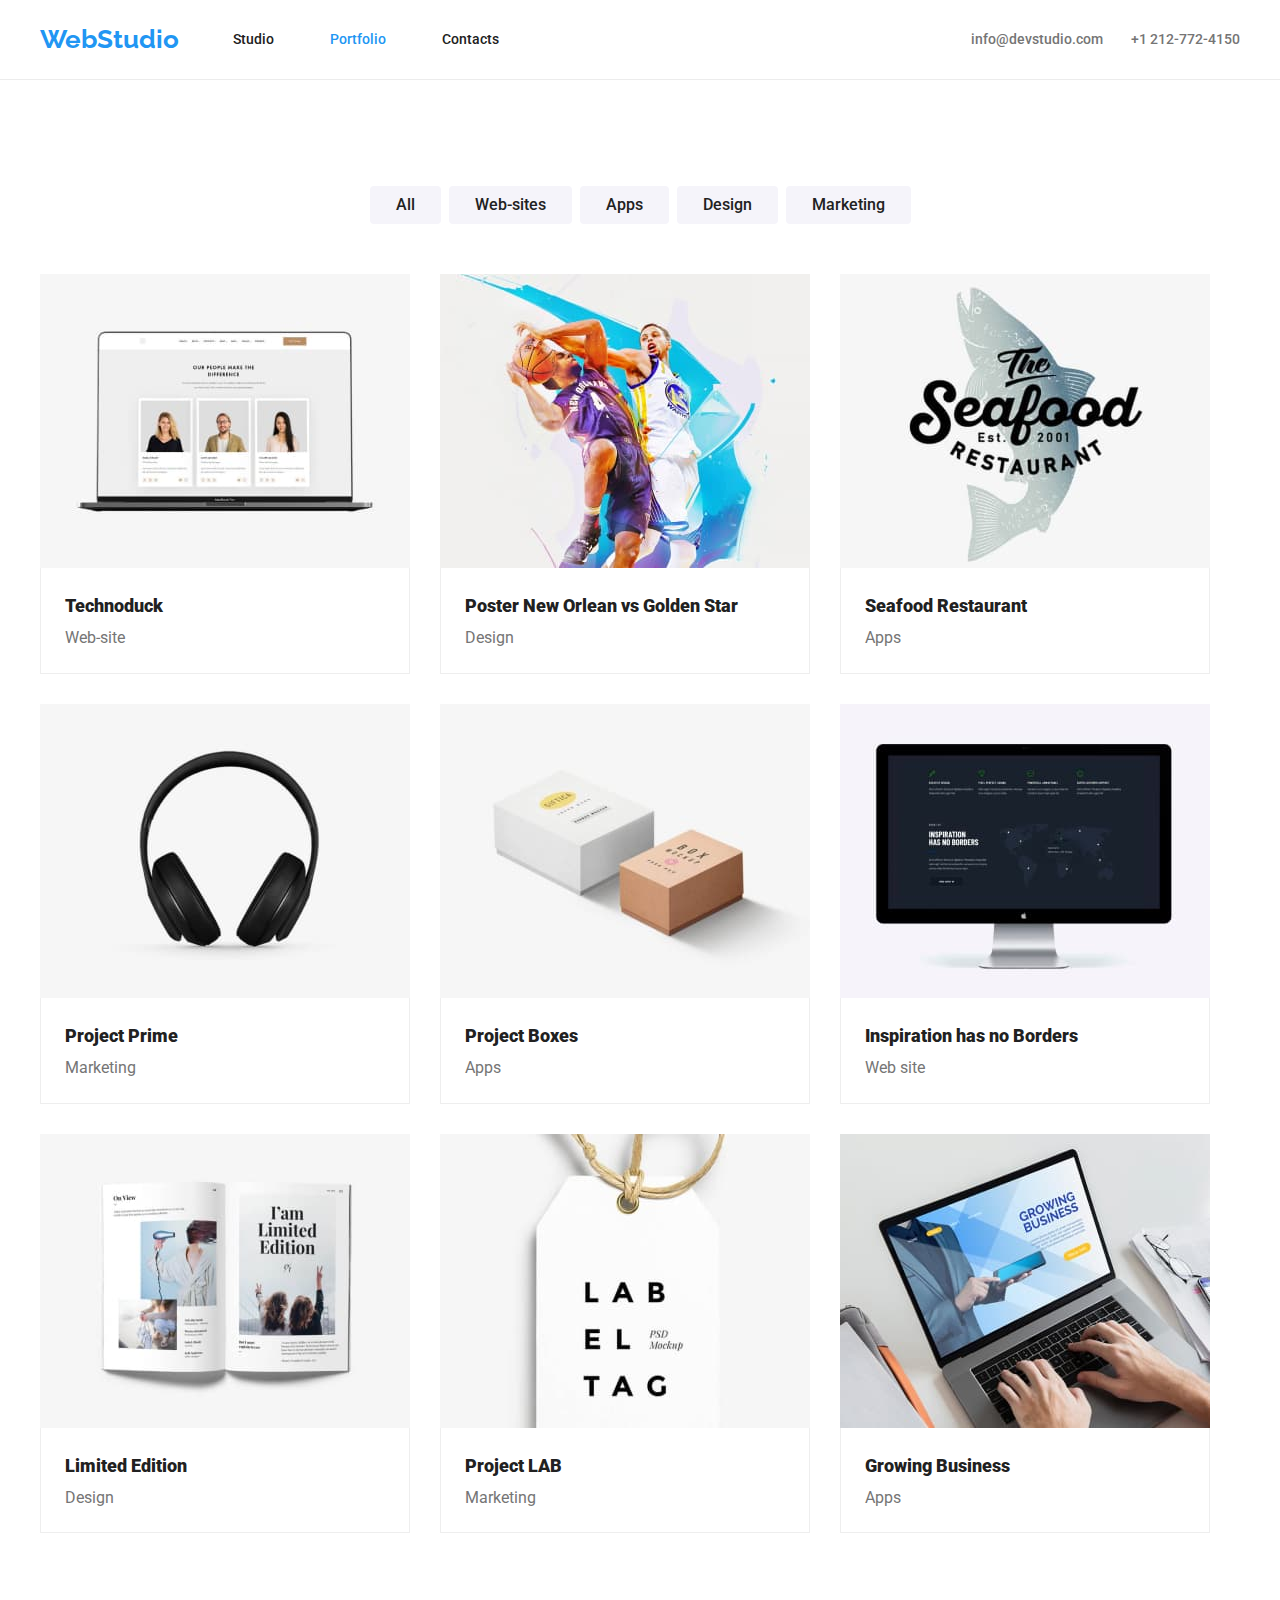
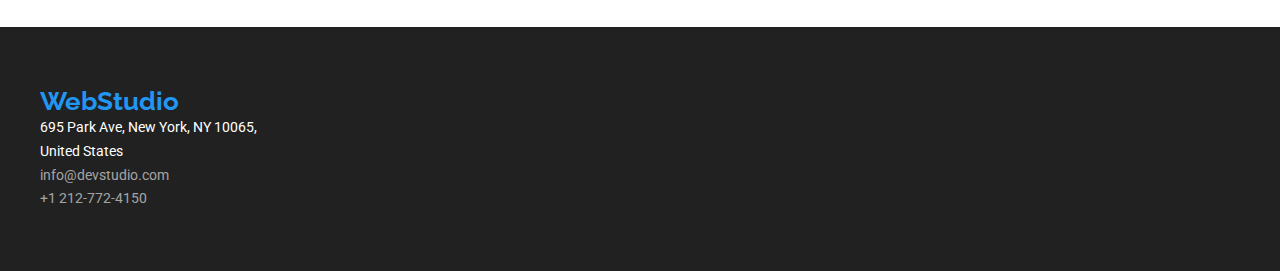
==== portfolio.html @ 618ad272 "Add files via upload" ====
<!DOCTYPE html>
<html lang="en">
  <head>
    <meta charset="UTF-8" />
    <meta http-equiv="X-UA-Compatible" content="IE=edge" />
    <meta name="viewport" content="width=device-width, initial-scale=1.0" />
    <link rel="stylesheet" type="text/css" href="./css/normalize.css" />
    <link rel="stylesheet" type="text/css" href="./css/styles.css" />
    <link rel="preconnect" href="https://fonts.googleapis.com" />
    <link rel="preconnect" href="https://fonts.gstatic.com" crossorigin />
    <link
      href="https://fonts.googleapis.com/css2?family=Raleway:wght@700&family=Roboto:wght@400;500;700;900&display=swap"
      rel="stylesheet"
    />
    <title>portfolio</title>
  </head>
  <body>
    <header class="top-page">
      <div class="container">
        <div class="top-page-wrapper">
          <nav class="top-nav">
            <a class="logo" href="./index.html">WebStudio</a>
            <ul class="top-page-buttons">
              <li>
                <a class="top-button" href="./index.html">Studio</a>
              </li>
              <li>
                <a class="top-button active" href="./portfolio.html"
                  >Portfolio</a
                >
              </li>
              <li>
                <a class="top-button" href="#">Contacts</a>
              </li>
            </ul>
          </nav>
          <ul class="top-contacts">
            <li>
              <a class="top-contact" href="mailto:info@devstudio.com"
                >info@devstudio.com
              </a>
            </li>
            <li>
              <a class="top-contact" href="tel:+34678567876">
                +1 212-772-4150
              </a>
            </li>
          </ul>
        </div>
      </div>
    </header>
    <main>
      <div class="container">
        <section class="section-portfolio">
          <ul class="portfolio-list">
            <li>
              <button class="portfolio-list-button all" type="button">
                All
              </button>
            </li>
            <li>
              <button class="portfolio-list-button web" type="button">
                Web-sites
              </button>
            </li>
            <li>
              <button class="portfolio-list-button apps" type="button">
                Apps
              </button>
            </li>
            <li>
              <button class="portfolio-list-button design" type="button">
                Design
              </button>
            </li>
            <li>
              <button class="portfolio-list-button marketing" type="button">
                Marketing
              </button>
            </li>
          </ul>
          <ul class="portfolio-list-sections">
            <li class="portfolio-list-section">
              <a href="#" class="portfolio-list-section-link">
                <img
                  src="./images/img-portfolio/technoduck.jpg"
                  alt="Portátil mostrando un sitio web"
                  width="370"
                />
                <div class="portfolio-list-section-info">
                  <h2 class="portfolio-list-section-title">Technoduck</h2>
                  <p class="portfolio-list-section-description">Web-site</p>
                </div>
              </a>
            </li>
            <li class="portfolio-list-section">
              <a href="#" class="portfolio-list-section-link">
                <img
                  src="./images/img-portfolio/poster-basketball.jpg"
                  alt="Poster basketball"
                  width="370"
                />
                <div class="portfolio-list-section-info">
                  <h2 class="portfolio-list-section-title">
                    Poster New Orlean vs Golden Star
                  </h2>
                  <p class="portfolio-list-section-description">Design</p>
                </div>
              </a>
            </li>
            <li class="portfolio-list-section">
              <a href="#" class="portfolio-list-section-link">
                <img
                  src="./images/img-portfolio/seafood-restaurant.jpg"
                  alt="Logo de un restaurante de comida de mar"
                  width="370"
                />
                <div class="portfolio-list-section-info">
                  <h2 class="portfolio-list-section-title">
                    Seafood Restaurant
                  </h2>
                  <p class="portfolio-list-section-description">Apps</p>
                </div>
              </a>
            </li>
            <li class="portfolio-list-section">
              <a href="#" class="portfolio-list-section-link">
                <img
                  src="./images/img-portfolio/project-prime.jpg"
                  alt="Unos audífonos"
                  width="370"
                />
                <div class="portfolio-list-section-info">
                  <h2 class="portfolio-list-section-title">Project Prime</h2>
                  <p class="portfolio-list-section-description">Marketing</p>
                </div>
              </a>
            </li>
            <li class="portfolio-list-section">
              <a href="#" class="portfolio-list-section-link">
                <img
                  src="./images/img-portfolio/project-boxes.jpg"
                  alt="Diseño de empaques"
                  width="370"
                />
                <div class="portfolio-list-section-info">
                  <h2 class="portfolio-list-section-title">Project Boxes</h2>
                  <p class="portfolio-list-section-description">Apps</p>
                </div>
              </a>
            </li>
            <li class="portfolio-list-section">
              <a href="#" class="portfolio-list-section-link">
                <img
                  src="./images/img-portfolio/inspiration-has-no-borders.jpg"
                  alt="Unos audífonos"
                  width="370"
                />
                <div class="portfolio-list-section-info">
                  <h2 class="portfolio-list-section-title">
                    Inspiration has no Borders
                  </h2>
                  <p class="portfolio-list-section-description">Web site</p>
                </div>
              </a>
            </li>
            <li class="portfolio-list-section">
              <a href="#" class="portfolio-list-section-link">
                <img
                  src="./images/img-portfolio/limited-edition.jpg"
                  alt="Diseño editorial"
                  width="370"
                />
                <div class="portfolio-list-section-info">
                  <h2 class="portfolio-list-section-title">Limited Edition</h2>
                  <p class="portfolio-list-section-description">Design</p>
                </div>
              </a>
            </li>
            <li class="portfolio-list-section">
              <a href="#" class="portfolio-list-section-link">
                <img
                  src="./images/img-portfolio/project-lab.jpg"
                  alt="Etiqueta blanca con letras negras"
                  width="370"
                />
                <div class="portfolio-list-section-info">
                  <h2 class="portfolio-list-section-title">Project LAB</h2>
                  <p class="portfolio-list-section-description">Marketing</p>
                </div>
              </a>
            </li>
            <li class="portfolio-list-section">
              <a href="#" class="portfolio-list-section-link">
                <img
                  src="./images/img-portfolio/growing-business.jpg"
                  alt="Hombre escribiendo en una laptop"
                  width="370"
                />
                <div class="portfolio-list-section-info">
                  <h2 class="portfolio-list-section-title">Growing Business</h2>
                  <p class="portfolio-list-section-description">Apps</p>
                </div>
              </a>
            </li>
          </ul>
        </section>
      </div>
    </main>
    <footer class="footer-contacts">
      <div class="container">
        <div class="footer-wrapper">
          <a class="logo" href="./index.html">WebStudio</a>
          <address>
            <ul class="end-infos">
              <li>
                <a
                  class="address-end-info"
                  href="https://goo.gl/maps/2f3CK9dGhR3WqKyp9"
                  target="_blank"
                  rel="noopener noreferrer"
                >
                  695 Park Ave, New York, NY 10065, United States
                </a>
              </li>
              <li>
                <a class="end-info" href="mailto:info@devstudio.com"
                  >info@devstudio.com</a
                >
              </li>
              <li>
                <a class="end-info" href="tel:+34678567876">
                  +1 212-772-4150
                </a>
              </li>
            </ul>
          </address>
        </div>
      </div>
    </footer>
  </body>
</html>
---- css/styles.css ----
body {
  --color-azul: #2196f3;
  --color-negro: #212121;
  --color-gris: #757575;
  --color-blanco: #ffffff;
  --color-gris-claro: #f5f4fa;
  font-family: "Roboto", "arial", sans-serif;
  font-size: 14px;
  font-weight: 400;
  line-height: 1.1;
  background-color: var(--color-blanco);
  box-sizing: border-box;
}

/* Aqui comienza el header*/

.container {
  width: 1200px;
  margin: 0 auto;
}

.top-page {
  padding: 18px 0;
  border-bottom: 1px solid #ececec;
}

.top-page-wrapper {
  display: flex;
  justify-content: space-between;
}

.top-nav {
  display: inherit;
  align-items: center;
}

.logo {
  font-family: "raleway", sans-serif;
  font-size: 26px;
  font-weight: 700;
  line-height: 1.1;
  text-decoration: none;
  color: var(--color-azul);
  margin-right: 1em;
}

.top-page-buttons {
  display: inherit;
  list-style: none;
  padding: 0;
}

.top-button {
  font-weight: 500;
  color: var(--color-negro);
  text-decoration: none;
  margin: 2em;
}

.top-button:hover,
.top-button:focus,
.top-button:active {
  color: var(--color-azul);
}

.active {
  color: var(--color-azul);
}

.top-contacts {
  display: inherit;
  align-items: flex-end;
  list-style: none;
  padding: 0;
}

.top-contact {
  font-weight: 500;
  color: var(--color-gris);
  text-decoration: none;
  margin-left: 2em;
  padding: 0;
}

.top-contact:hover,
.top-contact:focus {
  color: var(--color-azul);
}

/* Aqui termina el header */

/* Aqui comienza los botones de filtrado */

.portfolio-list {
  display: flex;
  justify-content: center;
  list-style: none;
  margin: 106px 0 50px;
  padding: 0;
}

.portfolio-list li {
  margin: 0 4px;
}

.portfolio-list-button {
  font-family: "Roboto", "arial", sans-serif;
  font-size: 16px;
  font-weight: 500;
  line-height: 1.6;
  color: var(--color-negro);
  background-color: var(--color-gris-claro);
  padding: 6px 26px;
  border-radius: 4px;
  border: none;
  cursor: pointer;
}

.portfolio-list-button:hover,
.portfolio-list-button:focus,
.portfolio-list-button:active {
  background-color: var(--color-azul);
  color: var(--color-blanco);
  box-shadow: 0px 3px 1px rgba(0, 0, 0, 0.1), 0px 1px 2px rgba(0, 0, 0, 0.08),
    0px 2px 2px rgba(0, 0, 0, 0.12);
}

/* Aqui termina los botones de filtrado */

/* Aqui comienza las imagenes (portfolio) */

.portfolio-list-sections {
  display: flex;
  flex-wrap: wrap;
  margin: 0;
  padding: 0;
  margin-bottom: 94px;
  list-style: none;
  gap: 30px;
}

.portfolio-list-section {
  flex-basis: calc((100% - 90px) / 3);
}

.portfolio-list-section:hover,
.portfolio-list-section:focus,
.portfolio-list-section:active {
  box-shadow: 0px 1px 1px rgba(0, 0, 0, 0.12), 0px 4px 4px rgba(0, 0, 0, 0.06),
    1px 4px 6px rgba(0, 0, 0, 0.16);
}

.portfolio-list-section-link {
  text-decoration: none;
}

.portfolio-list-section img {
  display: block;
}

.portfolio-list-section-info {
  border: 1px solid #eeeeee;
  border-top: 0;
  padding: 20px 24px;
}

.portfolio-list-section-title {
  font-size: 18px;
  font-weight: 900;
  line-height: 2;
  color: var(--color-negro);
  text-decoration: none;
  margin: 0;
}

.portfolio-list-section-description {
  font-size: 16px;
  line-height: 1.8;
  color: var(--color-gris);
  margin: 0;
}

/* Aqui termina las imagenes (portfolio) */

/* Aqui comienza seccion heroes (studio-index) */

.top-banner {
  height: 600px;
  display: flex;
  flex-direction: column;
  justify-content: center;
  align-items: center;
  background-color: var(--color-negro);
  text-align: center;
  gap: 20px;
}

.top-banner-slogan {
  max-width: 700px;
  font-size: 44px;
  font-weight: 700;
  line-height: 1.3;
  color: var(--color-blanco);
  margin: 0;
  border: 0;
}

.top-banner-button-request {
  padding: 10px 20px;
  font-size: 16px;
  font-weight: 700;
  line-height: 1.8;
  color: var(--color-blanco);
  background-color: var(--color-azul);
  border: 0;
  border-radius: 4px;
  cursor: pointer;
}

.top-banner-button-request:hover,
.top-banner-button-request:focus {
  background-color: #188ce8;
}

/* Aqui termina seccion heroes (studio-index) */

/* Aqui comienza valores corporativos (studio-index) */

.section-values {
  display: flex;
  justify-content: center;
}

.list-value {
  display: flex;
  justify-content: space-between;
  list-style: none;
  padding: 94px 0 0 0;
  margin: 0;
}

.list-value li {
  margin: 0 15px;
}

.title-value {
  font-weight: 700;
  color: var(--color-negro);
  margin: 0;
}

.text-value {
  line-height: 1.7;
  color: var(--color-gris);
  margin: 0;
}

/* Aqui termina valores corporativos (studio-index) */

/* Aqui comienza what we do (studio-index) */

.section-what-we-do {
  text-align: center;
  margin: 94px 0;
}

.what-we-do-group {
  display: flex;
  justify-content: center;
  margin: 50px 0 0 0;
  padding: 0;
  list-style: none;
}

.what-we-do-group img {
  display: block;
  margin: 0 15px;
}

.what-we-do-title {
  font-size: 36px;
  font-weight: 700;
  color: var(--color-negro);
  margin: 0;
}

/* Aqui termina what we do (studio-index) */

/* Aqui comienza Our team (studio-index) */

.section-our-team {
  display: flex;
  flex-direction: column;
  text-align: center;
  background-color: var(--color-gris-claro);
  padding: 94px 0;
}

.our-team-list {
  display: flex;
  justify-content: center;
  list-style: none;
  margin-top: 50px;
  margin-bottom: 0;
  padding: 0;
  flex-basis: calc((100% - 80px) / 3);
}

.our-team-list-item {
  background-color: var(--color-blanco);
  margin: 0 15px;
  box-shadow: 0px 1px 3px rgba(0, 0, 0, 0.12), 0px 1px 1px rgba(0, 0, 0, 0.14),
    0px 2px 1px rgba(0, 0, 0, 0.2);
  border-radius: 0 0 4px 4px;
}

.our-team-list-item img {
  display: block;
}

.our-team-info-wrapper {
  padding: 30px 0;
}

.our-team-title {
  font-size: 36px;
  font-weight: 700;
  color: var(--color-negro);
  margin: 0;
}

.our-team-charge {
  font-size: 16px;
  color: var(--color-gris);
  margin: 0;
}

/* Aqui termina Our team (studio-index) */

/* Aqui comienza el footer */

.footer-wrapper {
  display: flex;
  flex-direction: column;
}

.footer-contacts {
  padding: 60px 0;
  background-color: var(--color-negro);
}

.end-infos {
  max-width: 230px;
  margin: 0;
  padding: 0;
  list-style: none;
}

.address-end-info {
  line-height: 1.7;
  font-style: normal;
  text-decoration: none;
  color: var(--color-blanco);
}

.end-info {
  line-height: 1.7;
  color: rgba(255, 255, 255, 0.6);
  font-style: normal;
  text-decoration: none;
}

.address-end-info:hover,
.address-end-info:focus,
.end-info:hover,
.end-info:focus {
  color: var(--color-azul);
}
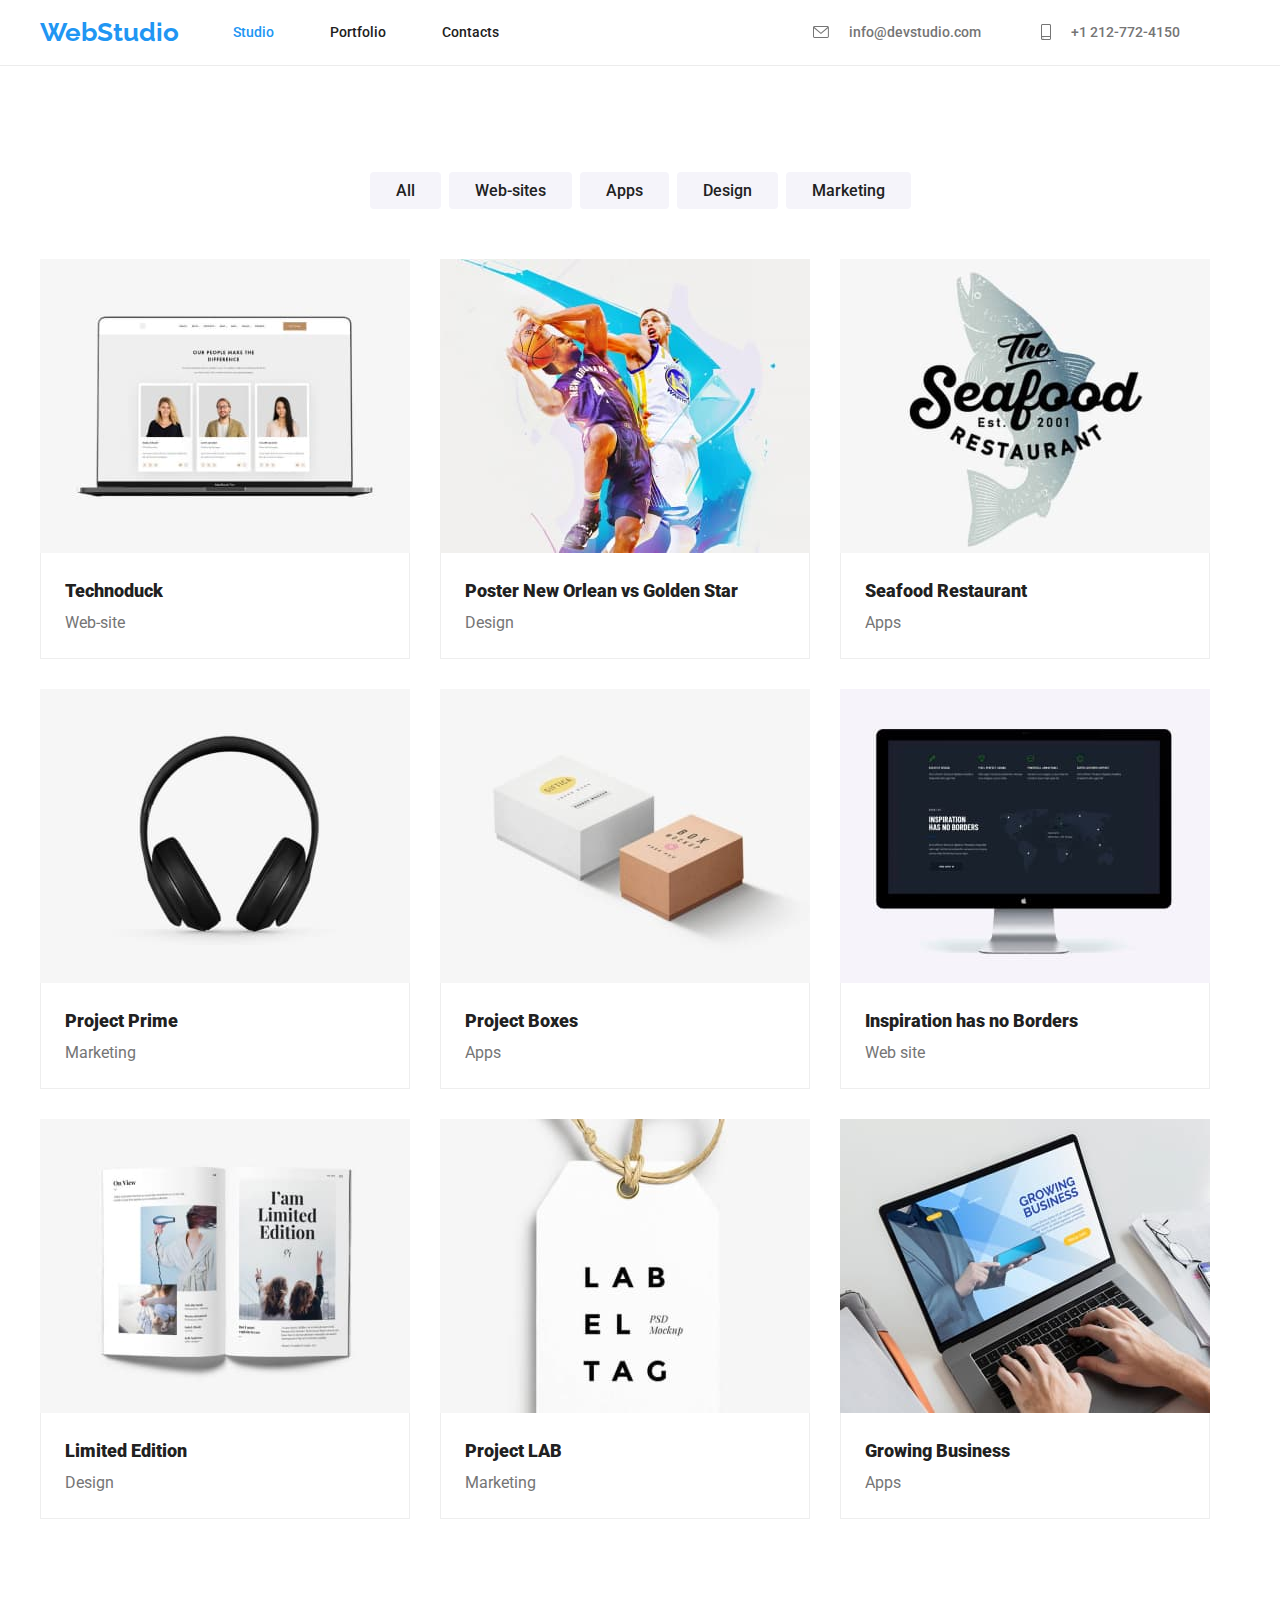
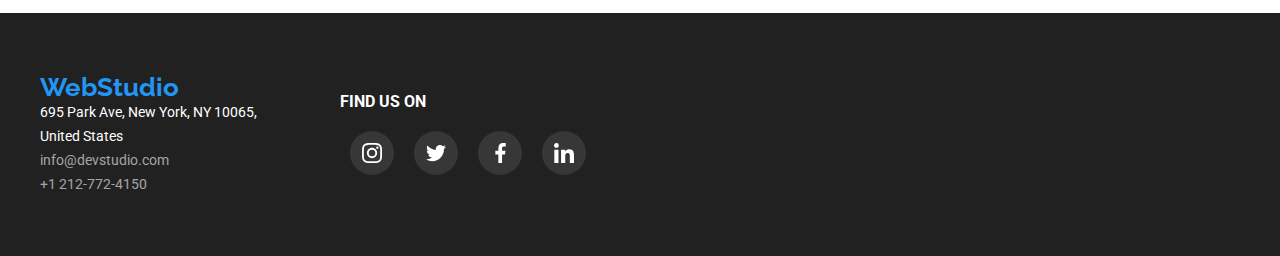
==== commit e654b611: "Entrego tarea 4 a revisión" ====
--- a/portfolio.html
+++ b/portfolio.html
@@ -22,12 +22,10 @@
             <a class="logo" href="./index.html">WebStudio</a>
             <ul class="top-page-buttons">
               <li>
-                <a class="top-button" href="./index.html">Studio</a>
+                <a class="top-button active" href="./index.html">Studio</a>
               </li>
               <li>
-                <a class="top-button active" href="./portfolio.html"
-                  >Portfolio</a
-                >
+                <a class="top-button" href="./portfolio.html">Portfolio</a>
               </li>
               <li>
                 <a class="top-button" href="#">Contacts</a>
@@ -35,15 +33,25 @@
             </ul>
           </nav>
           <ul class="top-contacts">
-            <li>
-              <a class="top-contact" href="mailto:info@devstudio.com"
-                >info@devstudio.com
-              </a>
-            </li>
-            <li>
-              <a class="top-contact" href="tel:+34678567876">
-                +1 212-772-4150
-              </a>
+            <li class="top-contact-item">
+              <a class="top-contact-button" href="mailto:info@devstudio.com">
+                <svg class="email">
+                  <use href="images/svg/icons.svg#icon-envelope"></use>
+                </svg>
+                <p class="top-contact"
+                  >info@devstudio.com
+                </p>
+              </a>
+            </li>
+            <li class="top-contact-item">
+              <a class="top-contact-button" href="tel:+34678567876">
+                <svg class="smartphone">
+                  <use href="images/svg/icons.svg#icon-smartphone"></use>
+                </svg>
+                <p class="top-contact">
+                  +1 212-772-4150
+                </p>
+              </a>  
             </li>
           </ul>
         </div>
@@ -210,31 +218,62 @@
     <footer class="footer-contacts">
       <div class="container">
         <div class="footer-wrapper">
-          <a class="logo" href="./index.html">WebStudio</a>
-          <address>
-            <ul class="end-infos">
-              <li>
-                <a
-                  class="address-end-info"
-                  href="https://goo.gl/maps/2f3CK9dGhR3WqKyp9"
-                  target="_blank"
-                  rel="noopener noreferrer"
-                >
-                  695 Park Ave, New York, NY 10065, United States
-                </a>
-              </li>
-              <li>
-                <a class="end-info" href="mailto:info@devstudio.com"
-                  >info@devstudio.com</a
-                >
-              </li>
-              <li>
-                <a class="end-info" href="tel:+34678567876">
-                  +1 212-772-4150
-                </a>
-              </li>
-            </ul>
-          </address>
+          <div class="footer-info">
+            <a class="logo" href="./index.html">WebStudio</a>
+            <address>
+              <ul class="end-infos">
+                <li>
+                  <a
+                    class="address-end-info"
+                    href="https://goo.gl/maps/2f3CK9dGhR3WqKyp9"
+                    target="_blank"
+                    rel="noopener noreferrer"
+                  >
+                    695 Park Ave, New York, NY 10065, United States
+                  </a>
+                </li>
+                <li>
+                  <a class="end-info" href="mailto:info@devstudio.com"
+                    >info@devstudio.com</a
+                  >
+                </li>
+                <li>
+                  <a class="end-info" href="tel:+34678567876">
+                    +1 212-772-4150
+                  </a>
+                </li>
+              </ul>
+            </address>
+          </div>
+          <div class="footer-social-media">
+            <h3 class="footer-social-media-title">FIND US ON</h3>
+            <div class="footer-social-media-logos">
+              <a class="footer-bg-icon" href="#">
+              <svg class="social-media-logos">
+                <use href="images/svg/icons.svg#icon-instagram">
+                </use>
+              </svg>
+              </a>
+              <a class="footer-bg-icon" href="#">
+                <svg class="social-media-logos">
+                  <use href="images/svg/icons.svg#icon-twitter">
+                  </use>
+                </svg>
+              </a>
+              <a class="footer-bg-icon" href="#">
+                <svg class="social-media-logos">
+                  <use href="images/svg/icons.svg#icon-facebook">
+                  </use>
+                </svg>
+              </a>
+              <a class="footer-bg-icon" href="#">
+                <svg class="social-media-logos">
+                  <use href="images/svg/icons.svg#icon-linkedin">
+                  </use>
+                </svg>
+              </a>
+            </div>
+          </div>
         </div>
       </div>
     </footer>
--- a/css/styles.css
+++ b/css/styles.css
@@ -48,6 +48,7 @@
   display: inherit;
   list-style: none;
   padding: 0;
+  margin: 0;
 }
 
 .top-button {
@@ -68,23 +69,53 @@
 }
 
 .top-contacts {
-  display: inherit;
-  align-items: flex-end;
-  list-style: none;
-  padding: 0;
+  display: flex;
+  align-items: center;
+  list-style: none;
+  padding: 0;
+  margin: 0;
+}
+
+.top-contact-item {
+  fill: var(--color-gris);
+}
+
+.top-contact-item:hover,
+.top-contact-item:focus {
+  fill: var(--color-azul);
+}
+
+li .top-contact-button {
+  display: flex;
+  align-items: center;
+  margin: 0;
+  text-decoration: none;
+  margin-right: 30px;
+}
+
+.email {
+  width: 16px;
+  height: 12px;
+  margin-right: 10px;
+}
+
+.smartphone {
+  width: 10px;
+  height: 16px;
+  margin-right: 10px;
 }
 
 .top-contact {
   font-weight: 500;
   color: var(--color-gris);
   text-decoration: none;
-  margin-left: 2em;
-  padding: 0;
-}
-
-.top-contact:hover,
-.top-contact:focus {
+  padding: 0;
+  margin: 0 30px 0 10px; 
+}
+
+.top-contact:hover {
   color: var(--color-azul);
+  fill: var(--color-azul);
 }
 
 /* Aqui termina el header */
@@ -185,15 +216,18 @@
 /* Aqui comienza seccion heroes (studio-index) */
 
 .top-banner {
+  margin: 0 auto  ;
+  width: 1600px;
   height: 600px;
   display: flex;
   flex-direction: column;
   justify-content: center;
   align-items: center;
-  background-color: var(--color-negro);
+  background: url("../images/img-studio/banner-img.png") no-repeat  ;
   text-align: center;
   gap: 20px;
 }
+
 
 .top-banner-slogan {
   max-width: 700px;
@@ -235,7 +269,7 @@
   display: flex;
   justify-content: space-between;
   list-style: none;
-  padding: 94px 0 0 0;
+  padding: 58px 0 0 0;
   margin: 0;
 }
 
@@ -247,6 +281,7 @@
   font-weight: 700;
   color: var(--color-negro);
   margin: 0;
+  margin-bottom: 10px;
 }
 
 .text-value {
@@ -254,6 +289,39 @@
   color: var(--color-gris);
   margin: 0;
 }
+
+.value-icons {
+  width: 270px;
+  height: 120px;
+  display: flex;
+  flex-direction: column;
+  justify-content: center;
+  align-items: center;
+  background-color: var(--color-gris-claro);
+  border-radius: 4px;
+  margin-bottom: 30px;
+}
+
+.antenna {
+  width: 70px;
+  height: 70px;
+}
+
+.clock {
+  width: 67px;
+  height: 70px;
+}
+
+.diagram {
+  width: 70px;
+  height: 54px;
+}
+
+.astronaut {
+  width: 55px;
+  height: 60px;
+}
+
 
 /* Aqui termina valores corporativos (studio-index) */
 
@@ -335,18 +403,102 @@
   margin: 0;
 }
 
+.our-team-social-media {
+  display: flex;
+  justify-content: space-evenly;
+  margin-top: 16px;
+}
+
+.bg-icon {
+  width: 44px;
+  height: 44px;
+  fill: #AFB1B8;
+  display: flex;
+  justify-content: center;
+  align-items: center;
+}
+
+.bg-icon:hover,
+.bg-icon:focus,
+.bg-icon:active {
+  background-color: var(--color-azul);
+  fill: var(--color-blanco);
+  border-radius: 50%;
+}
+
+.social-media-logos {
+  width: 20px;
+  height: 20px;
+}
+
 /* Aqui termina Our team (studio-index) */
 
+/* Aqui comienza Regular Costumers*/
+
+.section-regular-costumers {
+  text-align: center;
+  padding: 94px 0;
+}
+
+.regular-costumers-title {
+  font-size: 36px;
+  font-weight: 700;
+  color: var(--color-negro);
+  margin: 0;
+}
+
+.regular-costumers-list {
+  display: flex;
+  justify-content: center;
+  list-style: none;
+  margin: 0;
+  margin-top: 50px;
+  padding: 0;
+}
+
+.regular-costumers-list li {
+margin: 0 15px;
+}
+
+.regular-costumer-item {
+  width: 170px;
+  height: 92px;
+  display: flex;
+  justify-content: center;
+  align-items: center;
+  border: 1px solid #AFB1B8;
+  border-radius: 4px;
+  fill: #AFB1B8;
+}
+
+.regular-costumer-item:hover,
+.regular-costumer-item:focus,
+.regular-costumer-item:active {
+  fill: var(--color-azul);
+  border: 1px solid var(--color-azul);
+}
+
+.regular-costumer-logos {
+  width: 106px;
+  height: 60px;
+}
+
 /* Aqui comienza el footer */
-
-.footer-wrapper {
-  display: flex;
-  flex-direction: column;
-}
 
 .footer-contacts {
   padding: 60px 0;
   background-color: var(--color-negro);
+}
+
+.footer-wrapper {
+  display: flex;
+  flex-direction: row;
+}
+
+.footer-info {
+  display: flex;
+  flex-direction: column;
+  margin-right: 70px;
 }
 
 .end-infos {
@@ -376,3 +528,49 @@
 .end-info:focus {
   color: var(--color-azul);
 }
+
+.footer-social-media {
+  display: flex;
+  flex-direction: column;
+  justify-content: center;
+  align-items: flex-start;
+  
+}
+
+.footer-social-media-title {
+  display: flex;
+  align-content: flex-start;
+  font-weight: 700;
+  color: var(--color-blanco);
+  margin: 0;
+  margin-bottom: 20px;
+}
+
+.footer-social-media-logos {
+  display: flex;
+}
+
+.footer-bg-icon {
+  width: 44px;
+  height: 44px;
+  fill: var(--color-blanco);
+  background-color: #FFFFFF1A;
+  display: flex;
+  justify-content: center;
+  align-items: center;
+  border-radius: 50%;
+  margin: 0 10px;
+}
+
+.footer-bg-icon:hover,
+.footer-bg-icon:focus,
+.footer-bg-icon:active {
+  background-color: var(--color-azul);
+  fill: var(--color-blanco);
+  border-radius: 50%;
+}
+
+.social-media-logos {
+  width: 20px;
+  height: 20px;
+}
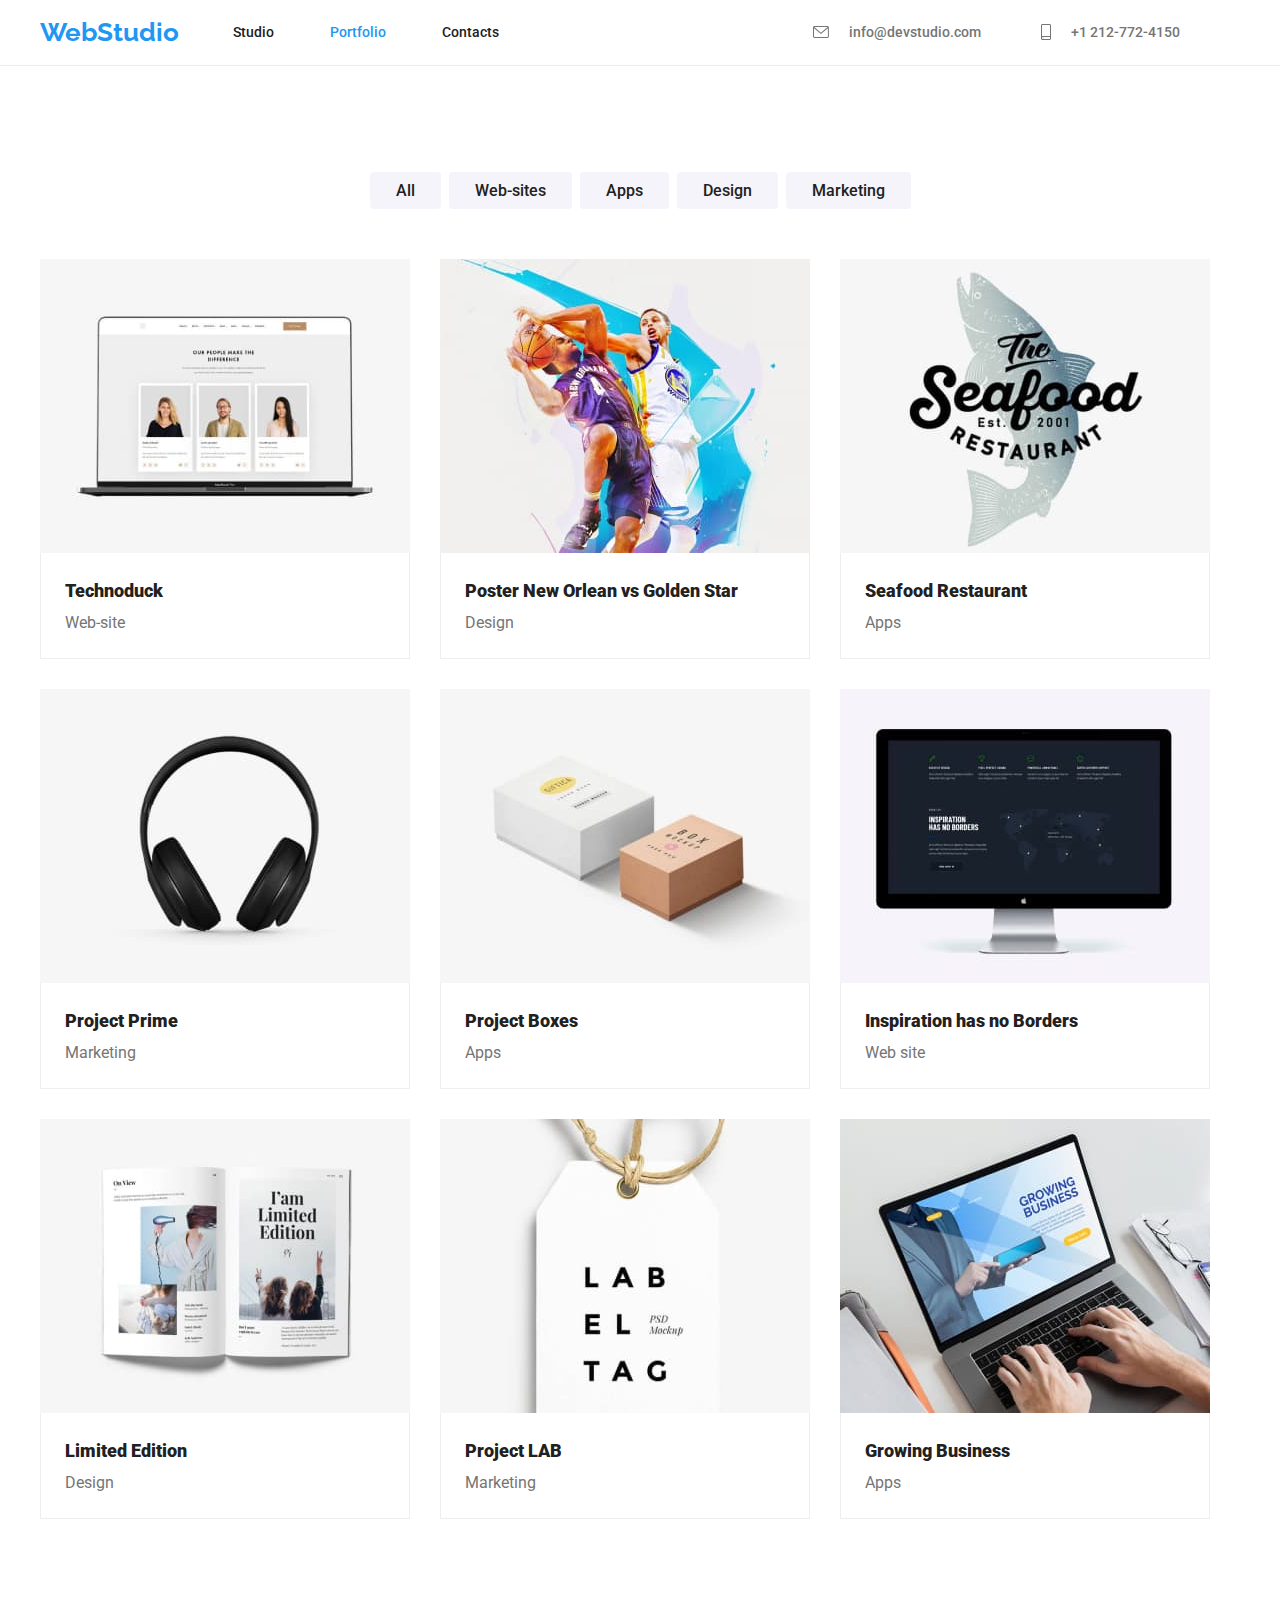
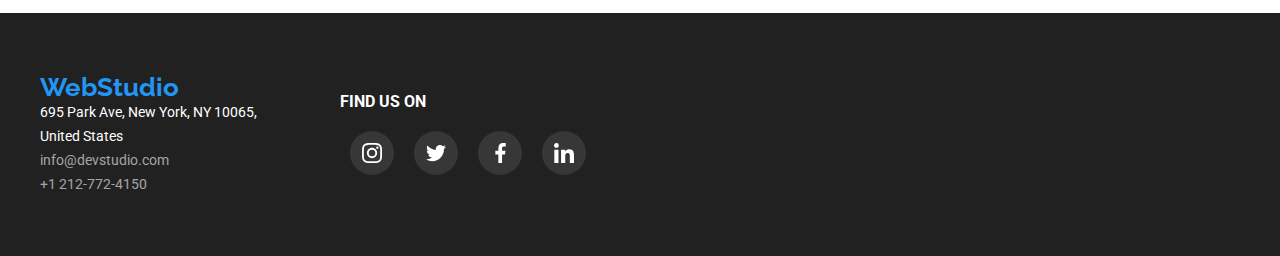
==== commit 7b654775: "entrego tarea 4 con correcciones v1" ====
--- a/portfolio.html
+++ b/portfolio.html
@@ -22,10 +22,10 @@
             <a class="logo" href="./index.html">WebStudio</a>
             <ul class="top-page-buttons">
               <li>
-                <a class="top-button active" href="./index.html">Studio</a>
+                <a class="top-button" href="./index.html">Studio</a>
               </li>
               <li>
-                <a class="top-button" href="./portfolio.html">Portfolio</a>
+                <a class="top-button active" href="./portfolio.html">Portfolio</a>
               </li>
               <li>
                 <a class="top-button" href="#">Contacts</a>
--- a/css/styles.css
+++ b/css/styles.css
@@ -78,10 +78,12 @@
 
 .top-contact-item {
   fill: var(--color-gris);
+  color: var(--color-gris);
 }
 
 .top-contact-item:hover,
-.top-contact-item:focus {
+.top-contact-item:focus,
+.top-contact-item:active {
   fill: var(--color-azul);
 }
 
@@ -91,6 +93,14 @@
   margin: 0;
   text-decoration: none;
   margin-right: 30px;
+}
+
+.top-contact {
+  font-weight: 500;
+  color: var(--color-gris);
+  text-decoration: none;
+  padding: 0;
+  margin: 0 30px 0 10px; 
 }
 
 .email {
@@ -103,14 +113,6 @@
   width: 10px;
   height: 16px;
   margin-right: 10px;
-}
-
-.top-contact {
-  font-weight: 500;
-  color: var(--color-gris);
-  text-decoration: none;
-  padding: 0;
-  margin: 0 30px 0 10px; 
 }
 
 .top-contact:hover {
@@ -216,14 +218,13 @@
 /* Aqui comienza seccion heroes (studio-index) */
 
 .top-banner {
-  margin: 0 auto  ;
-  width: 1600px;
   height: 600px;
   display: flex;
   flex-direction: column;
   justify-content: center;
   align-items: center;
-  background: url("../images/img-studio/banner-img.png") no-repeat  ;
+  background-image: linear-gradient(to bottom, #2F303A66,#2F303A66), url("/../images/img-studio/banner-img.png");
+  background-size: cover;
   text-align: center;
   gap: 20px;
 }
@@ -407,6 +408,11 @@
   display: flex;
   justify-content: space-evenly;
   margin-top: 16px;
+  padding: 0;
+}
+
+.our-team-social-media li {
+  list-style: none;
 }
 
 .bg-icon {
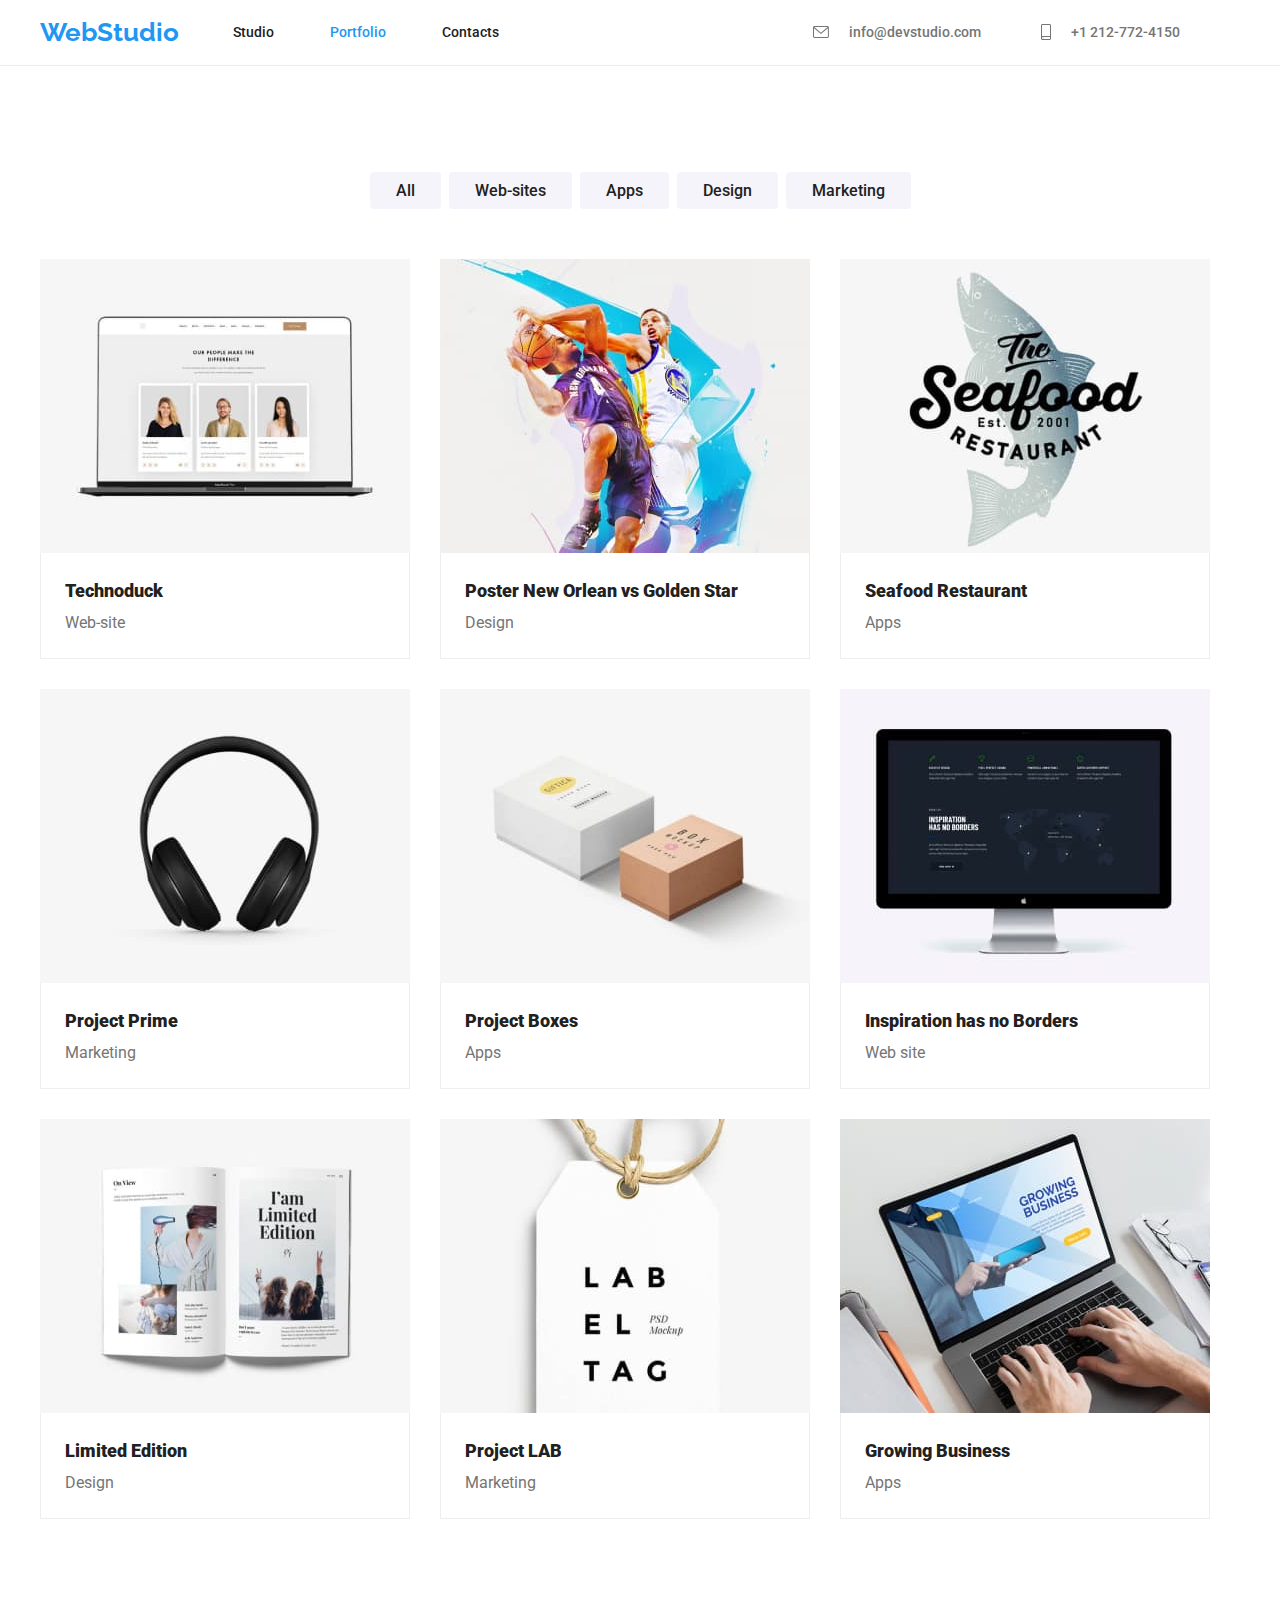
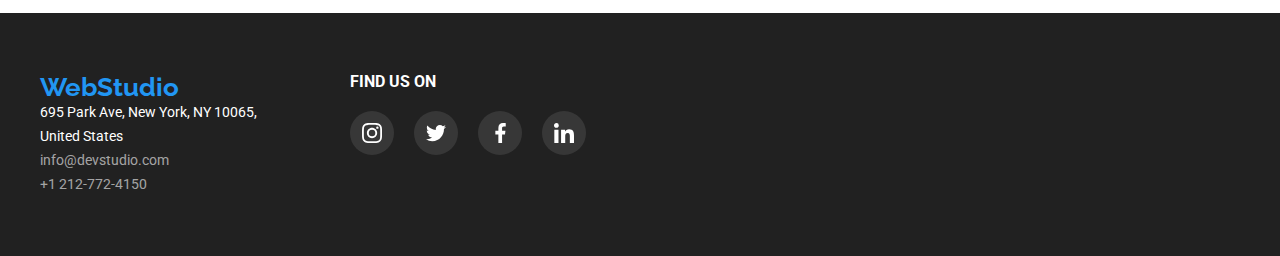
==== commit 04cda88f: "Tarea 4 v2" ====
--- a/portfolio.html
+++ b/portfolio.html
@@ -245,33 +245,41 @@
               </ul>
             </address>
           </div>
-          <div class="footer-social-media">
+          <div class="social-media-wraper">
             <h3 class="footer-social-media-title">FIND US ON</h3>
-            <div class="footer-social-media-logos">
-              <a class="footer-bg-icon" href="#">
-              <svg class="social-media-logos">
-                <use href="images/svg/icons.svg#icon-instagram">
-                </use>
-              </svg>
-              </a>
-              <a class="footer-bg-icon" href="#">
+            <ul class="footer-social-media">
+              <li class="footer-social-media-logos">
+                <a class="footer-bg-icon" href="#">
                 <svg class="social-media-logos">
-                  <use href="images/svg/icons.svg#icon-twitter">
+                  <use href="images/svg/icons.svg#icon-instagram">
                   </use>
                 </svg>
-              </a>
-              <a class="footer-bg-icon" href="#">
-                <svg class="social-media-logos">
-                  <use href="images/svg/icons.svg#icon-facebook">
-                  </use>
-                </svg>
-              </a>
+                </a>
+              </li>
+              <li class="footer-social-media-logos">
+                <a class="footer-bg-icon" href="#">
+                  <svg class="social-media-logos">
+                    <use href="images/svg/icons.svg#icon-twitter">
+                    </use>
+                  </svg>
+                </a>
+              </li>
+              <li class="footer-social-media-logos">
+                <a class="footer-bg-icon" href="#">
+                  <svg class="social-media-logos">
+                    <use href="images/svg/icons.svg#icon-facebook">
+                    </use>
+                  </svg>
+                </a>
+              </li>
+              <li class="footer-social-media-logos">
               <a class="footer-bg-icon" href="#">
                 <svg class="social-media-logos">
                   <use href="images/svg/icons.svg#icon-linkedin">
                   </use>
                 </svg>
               </a>
+              </li>
             </div>
           </div>
         </div>
--- a/css/styles.css
+++ b/css/styles.css
@@ -537,9 +537,9 @@
 
 .footer-social-media {
   display: flex;
-  flex-direction: column;
   justify-content: center;
   align-items: flex-start;
+  padding: 0;
   
 }
 
@@ -550,15 +550,18 @@
   color: var(--color-blanco);
   margin: 0;
   margin-bottom: 20px;
-}
-
-.footer-social-media-logos {
-  display: flex;
+  margin-left: 10px;
+}
+
+
+li.footer-social-media-logos {
+  list-style: none;
 }
 
 .footer-bg-icon {
   width: 44px;
   height: 44px;
+  list-style: none;
   fill: var(--color-blanco);
   background-color: #FFFFFF1A;
   display: flex;
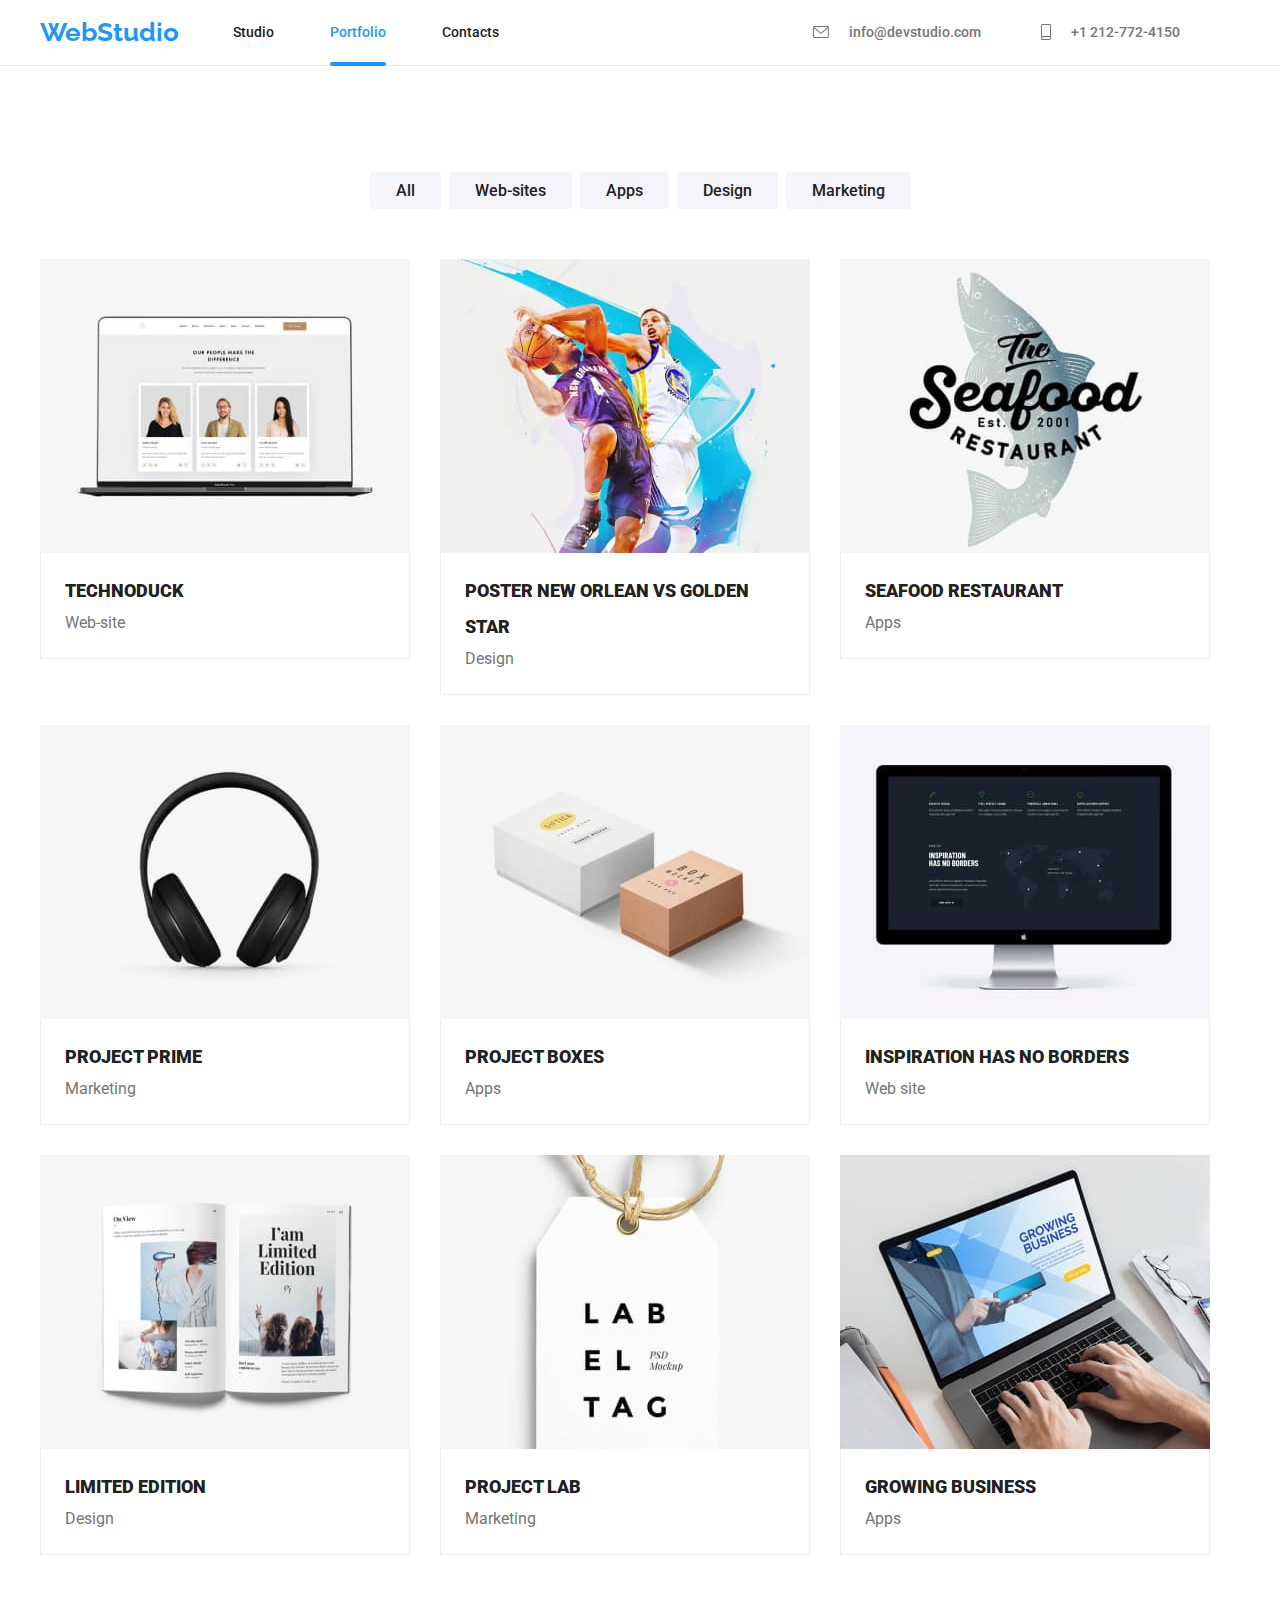
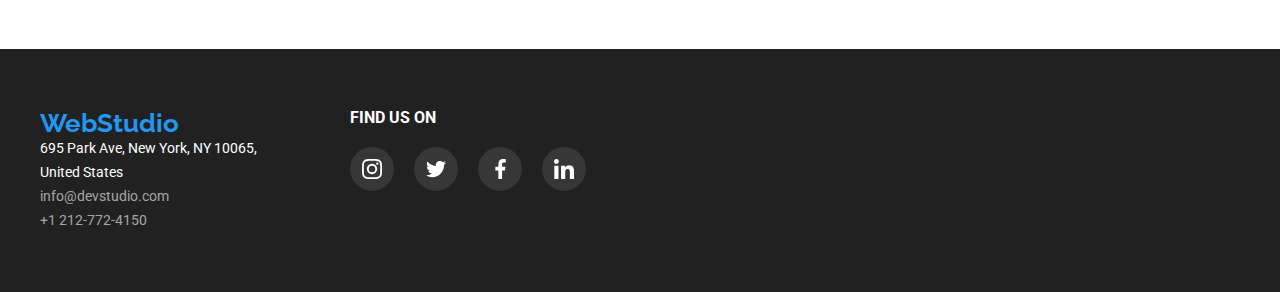
==== commit 7182a25d: "tarea 5" ====
--- a/portfolio.html
+++ b/portfolio.html
@@ -90,11 +90,18 @@
           <ul class="portfolio-list-sections">
             <li class="portfolio-list-section">
               <a href="#" class="portfolio-list-section-link">
-                <img
+                <div class="image-hover-overlay-wrapper">
+                  <div class="image-hover-overlay">
+                    <p>Technoduck is a state-of-the-art coronavirus distribution
+                      platform. Companies use this platform for digital espionage 
+                      and attacks on competitors' secure servers.</p>
+                  </div>  
+                  <img
                   src="./images/img-portfolio/technoduck.jpg"
                   alt="Portátil mostrando un sitio web"
                   width="370"
-                />
+                  />
+                </div>
                 <div class="portfolio-list-section-info">
                   <h2 class="portfolio-list-section-title">Technoduck</h2>
                   <p class="portfolio-list-section-description">Web-site</p>
@@ -103,11 +110,18 @@
             </li>
             <li class="portfolio-list-section">
               <a href="#" class="portfolio-list-section-link">
-                <img
+                <div class="image-hover-overlay-wrapper">
+                  <div class="image-hover-overlay">
+                    <p>Technoduck is a state-of-the-art coronavirus distribution
+                      platform. Companies use this platform for digital espionage 
+                      and attacks on competitors' secure servers.</p>
+                  </div>  
+                  <img
                   src="./images/img-portfolio/poster-basketball.jpg"
                   alt="Poster basketball"
                   width="370"
-                />
+                  />
+                </div>
                 <div class="portfolio-list-section-info">
                   <h2 class="portfolio-list-section-title">
                     Poster New Orlean vs Golden Star
@@ -118,11 +132,18 @@
             </li>
             <li class="portfolio-list-section">
               <a href="#" class="portfolio-list-section-link">
+                <div class="image-hover-overlay-wrapper">
+                  <div class="image-hover-overlay">
+                    <p>Technoduck is a state-of-the-art coronavirus distribution
+                      platform. Companies use this platform for digital espionage 
+                      and attacks on competitors' secure servers.</p>
+                  </div>  
                 <img
                   src="./images/img-portfolio/seafood-restaurant.jpg"
                   alt="Logo de un restaurante de comida de mar"
                   width="370"
                 />
+                </div>
                 <div class="portfolio-list-section-info">
                   <h2 class="portfolio-list-section-title">
                     Seafood Restaurant
@@ -133,11 +154,18 @@
             </li>
             <li class="portfolio-list-section">
               <a href="#" class="portfolio-list-section-link">
+                <div class="image-hover-overlay-wrapper">
+                  <div class="image-hover-overlay">
+                    <p>Technoduck is a state-of-the-art coronavirus distribution
+                      platform. Companies use this platform for digital espionage 
+                      and attacks on competitors' secure servers.</p>
+                  </div>  
                 <img
                   src="./images/img-portfolio/project-prime.jpg"
                   alt="Unos audífonos"
                   width="370"
                 />
+                </div>
                 <div class="portfolio-list-section-info">
                   <h2 class="portfolio-list-section-title">Project Prime</h2>
                   <p class="portfolio-list-section-description">Marketing</p>
@@ -146,11 +174,18 @@
             </li>
             <li class="portfolio-list-section">
               <a href="#" class="portfolio-list-section-link">
+                <div class="image-hover-overlay-wrapper">
+                  <div class="image-hover-overlay">
+                    <p>Technoduck is a state-of-the-art coronavirus distribution
+                      platform. Companies use this platform for digital espionage 
+                      and attacks on competitors' secure servers.</p>
+                  </div>  
                 <img
                   src="./images/img-portfolio/project-boxes.jpg"
                   alt="Diseño de empaques"
                   width="370"
                 />
+                </div>
                 <div class="portfolio-list-section-info">
                   <h2 class="portfolio-list-section-title">Project Boxes</h2>
                   <p class="portfolio-list-section-description">Apps</p>
@@ -159,11 +194,18 @@
             </li>
             <li class="portfolio-list-section">
               <a href="#" class="portfolio-list-section-link">
+                <div class="image-hover-overlay-wrapper">
+                  <div class="image-hover-overlay">
+                    <p>Technoduck is a state-of-the-art coronavirus distribution
+                      platform. Companies use this platform for digital espionage 
+                      and attacks on competitors' secure servers.</p>
+                  </div>  
                 <img
                   src="./images/img-portfolio/inspiration-has-no-borders.jpg"
                   alt="Unos audífonos"
                   width="370"
                 />
+                </div>
                 <div class="portfolio-list-section-info">
                   <h2 class="portfolio-list-section-title">
                     Inspiration has no Borders
@@ -174,11 +216,18 @@
             </li>
             <li class="portfolio-list-section">
               <a href="#" class="portfolio-list-section-link">
+                <div class="image-hover-overlay-wrapper">
+                  <div class="image-hover-overlay">
+                    <p>Technoduck is a state-of-the-art coronavirus distribution
+                      platform. Companies use this platform for digital espionage 
+                      and attacks on competitors' secure servers.</p>
+                  </div>  
                 <img
                   src="./images/img-portfolio/limited-edition.jpg"
                   alt="Diseño editorial"
                   width="370"
                 />
+                </div>
                 <div class="portfolio-list-section-info">
                   <h2 class="portfolio-list-section-title">Limited Edition</h2>
                   <p class="portfolio-list-section-description">Design</p>
@@ -187,11 +236,18 @@
             </li>
             <li class="portfolio-list-section">
               <a href="#" class="portfolio-list-section-link">
+                <div class="image-hover-overlay-wrapper">
+                  <div class="image-hover-overlay">
+                    <p>Technoduck is a state-of-the-art coronavirus distribution
+                      platform. Companies use this platform for digital espionage 
+                      and attacks on competitors' secure servers.</p>
+                  </div>  
                 <img
                   src="./images/img-portfolio/project-lab.jpg"
                   alt="Etiqueta blanca con letras negras"
                   width="370"
                 />
+                </div>
                 <div class="portfolio-list-section-info">
                   <h2 class="portfolio-list-section-title">Project LAB</h2>
                   <p class="portfolio-list-section-description">Marketing</p>
@@ -200,11 +256,18 @@
             </li>
             <li class="portfolio-list-section">
               <a href="#" class="portfolio-list-section-link">
+                <div class="image-hover-overlay-wrapper">
+                  <div class="image-hover-overlay">
+                    <p>Technoduck is a state-of-the-art coronavirus distribution
+                      platform. Companies use this platform for digital espionage 
+                      and attacks on competitors' secure servers.</p>
+                  </div>  
                 <img
                   src="./images/img-portfolio/growing-business.jpg"
                   alt="Hombre escribiendo en una laptop"
                   width="370"
                 />
+                </div>
                 <div class="portfolio-list-section-info">
                   <h2 class="portfolio-list-section-title">Growing Business</h2>
                   <p class="portfolio-list-section-description">Apps</p>
--- a/css/styles.css
+++ b/css/styles.css
@@ -14,6 +14,85 @@
 
 /* Aqui comienza el header*/
 
+/* Aqui comienza el backdrop*/
+
+.is-hidden {
+  visibility: hidden;
+}
+
+.backdrop {
+  width: 100vw;
+  height: 100vh;
+  background-color: #00000033;
+  position: absolute;
+  display: flex;
+  justify-content: center;
+  align-items: center;
+}
+
+.modal {
+  position: absolute;
+  display: flex;
+  flex-direction: column;
+  justify-content: flex-start;
+  align-items: flex-end;
+  width: 528px;
+  height: 581px;
+  background-color: var(--color-blanco);
+  box-shadow: 0px 1px 3px rgba(0, 0, 0, 0.12), 0px 1px 1px rgba(0, 0, 0, 0.14), 0px 2px 1px rgba(0, 0, 0, 0.2);
+  border-radius: 4px;
+}
+
+.open-button {
+  position: absolute;
+  top: 38%;
+  left: 46%;
+  border-radius: 4px ;
+  width: 180px;
+  height: 50px;
+  opacity: 0;
+  pointer-events: auto;
+  cursor: pointer;
+}
+
+.modal-close-button {
+  width: 30px;
+  height: 30px;
+  z-index: 2;
+  border-radius: 50%;
+  margin: 8px 8px;
+  border: none;
+  opacity: 0;
+}
+
+button.modal-close-button {
+  padding: 0;
+}
+
+.modal-close-button-icon {
+  position:absolute;
+  z-index: 0;
+  margin: 17px;
+  width: 11px;
+  height: 11px;
+  padding: 0;
+  
+}
+
+.modal-close-button-border {
+  position:absolute;
+  z-index: 0;
+  margin: 7px;
+  width: 30px;
+  height: 30px;
+  border: 1px solid #0000001A;
+  border-radius: 50%;
+}
+
+/* Aqui termina el backdrop*/
+
+/* Aqui comienza el nav*/
+
 .container {
   width: 1200px;
   margin: 0 auto;
@@ -44,9 +123,10 @@
   margin-right: 1em;
 }
 
-.top-page-buttons {
+ul.top-page-buttons {
   display: inherit;
   list-style: none;
+  display: flex;
   padding: 0;
   margin: 0;
 }
@@ -55,17 +135,32 @@
   font-weight: 500;
   color: var(--color-negro);
   text-decoration: none;
-  margin: 2em;
+  margin: 0 2em;
+  display: flex;
+  position: relative;
 }
 
 .top-button:hover,
 .top-button:focus,
 .top-button:active {
   color: var(--color-azul);
+  transition: color 250ms cubic-bezier(0.4, 0, 0.2, 1);
+
 }
 
 .active {
   color: var(--color-azul);
+}
+
+.active::after {
+  content: "";
+  position: absolute;
+  top: 37px;
+  left: 0px;
+  width: 100%;
+  height: 4px;
+  border-radius: 9999px;
+  background-color: var(--color-azul)
 }
 
 .top-contacts {
@@ -118,6 +213,7 @@
 .top-contact:hover {
   color: var(--color-azul);
   fill: var(--color-azul);
+  transition: color 250ms cubic-bezier(0.4, 0, 0.2, 1);
 }
 
 /* Aqui termina el header */
@@ -156,11 +252,41 @@
   color: var(--color-blanco);
   box-shadow: 0px 3px 1px rgba(0, 0, 0, 0.1), 0px 1px 2px rgba(0, 0, 0, 0.08),
     0px 2px 2px rgba(0, 0, 0, 0.12);
+    transition: background-color 250ms cubic-bezier(0.4, 0, 0.2, 1), color 250ms cubic-bezier(0.4, 0, 0.2, 1);
 }
 
 /* Aqui termina los botones de filtrado */
 
 /* Aqui comienza las imagenes (portfolio) */
+
+.image-hover-overlay-wrapper {
+  width: 370px;
+  height: 294px;
+  position: relative;
+  overflow: hidden;
+}
+
+.image-hover-overlay {
+  box-sizing: border-box;
+  width: 370px;
+  height: 294px;
+  position: absolute;
+  background-color: var(--color-azul);
+  opacity: .9;
+  padding: 63px 24px;
+  bottom: -294px;
+  font-family: "Roboto", "arial", sans-serif;
+  font-size: 18px;
+  font-weight: 400;
+  line-height: 1.5;
+  color: var(--color-blanco);
+  transition: cubic-bezier(0.4, 0, 0.2, 1) 250ms;
+}
+
+.image-hover-overlay-wrapper:hover>.image-hover-overlay {
+  bottom: 0;
+
+}
 
 .portfolio-list-sections {
   display: flex;
@@ -181,6 +307,7 @@
 .portfolio-list-section:active {
   box-shadow: 0px 1px 1px rgba(0, 0, 0, 0.12), 0px 4px 4px rgba(0, 0, 0, 0.06),
     1px 4px 6px rgba(0, 0, 0, 0.16);
+  transition: 250ms cubic-bezier(0.4, 0, 0.2, 1);
 }
 
 .portfolio-list-section-link {
@@ -202,6 +329,7 @@
   font-weight: 900;
   line-height: 2;
   color: var(--color-negro);
+  text-transform: uppercase;
   text-decoration: none;
   margin: 0;
 }
@@ -223,7 +351,7 @@
   flex-direction: column;
   justify-content: center;
   align-items: center;
-  background-image: linear-gradient(to bottom, #2F303A66,#2F303A66), url("/../images/img-studio/banner-img.png");
+  background-image: linear-gradient(to bottom, #2F303A66,#2F303A66), url("../images/img-studio/banner-img.png");
   background-size: cover;
   text-align: center;
   gap: 20px;
@@ -236,6 +364,7 @@
   font-weight: 700;
   line-height: 1.3;
   color: var(--color-blanco);
+  text-transform: uppercase;
   margin: 0;
   border: 0;
 }
@@ -255,6 +384,7 @@
 .top-banner-button-request:hover,
 .top-banner-button-request:focus {
   background-color: #188ce8;
+  transition: background-color 250ms cubic-bezier(0.4, 0, 0.2, 1);;
 }
 
 /* Aqui termina seccion heroes (studio-index) */
@@ -333,29 +463,46 @@
   margin: 94px 0;
 }
 
+.what-we-do-title {
+  font-size: 36px;
+  font-weight: 700;
+  color: var(--color-negro);
+  margin: 0;
+}
+
 .what-we-do-group {
   display: flex;
   justify-content: center;
   margin: 50px 0 0 0;
   padding: 0;
   list-style: none;
+  position: relative;
+  gap: 30px;
+}
+
+.what-we-do-text {
+  font-weight: 700;
+  color: var(--color-blanco);
+  background-color: #2F303ACC;
+  width: 370px;
+  height: 70px;
+  margin: 0;
+  position: absolute;
+  bottom: 0;
+  display: flex;
+  justify-content: center;
+  align-items: center;
 }
 
 .what-we-do-group img {
   display: block;
-  margin: 0 15px;
-}
-
-.what-we-do-title {
-  font-size: 36px;
-  font-weight: 700;
-  color: var(--color-negro);
-  margin: 0;
-}
+}
+
 
 /* Aqui termina what we do (studio-index) */
 
 /* Aqui comienza Our team (studio-index) */
+
 
 .section-our-team {
   display: flex;
@@ -430,6 +577,7 @@
   background-color: var(--color-azul);
   fill: var(--color-blanco);
   border-radius: 50%;
+  transition: background-color 250ms cubic-bezier(0.4, 0, 0.2, 1);;
 }
 
 .social-media-logos {
@@ -482,6 +630,7 @@
 .regular-costumer-item:active {
   fill: var(--color-azul);
   border: 1px solid var(--color-azul);
+  transition: fill 250ms cubic-bezier(0.4, 0, 0.2, 1);
 }
 
 .regular-costumer-logos {
@@ -533,6 +682,7 @@
 .end-info:hover,
 .end-info:focus {
   color: var(--color-azul);
+  transition: color 250ms cubic-bezier(0.4, 0, 0.2, 1);;
 }
 
 .footer-social-media {
@@ -577,6 +727,7 @@
   background-color: var(--color-azul);
   fill: var(--color-blanco);
   border-radius: 50%;
+  transition: background-color 250ms cubic-bezier(0.4, 0, 0.2, 1);
 }
 
 .social-media-logos {
